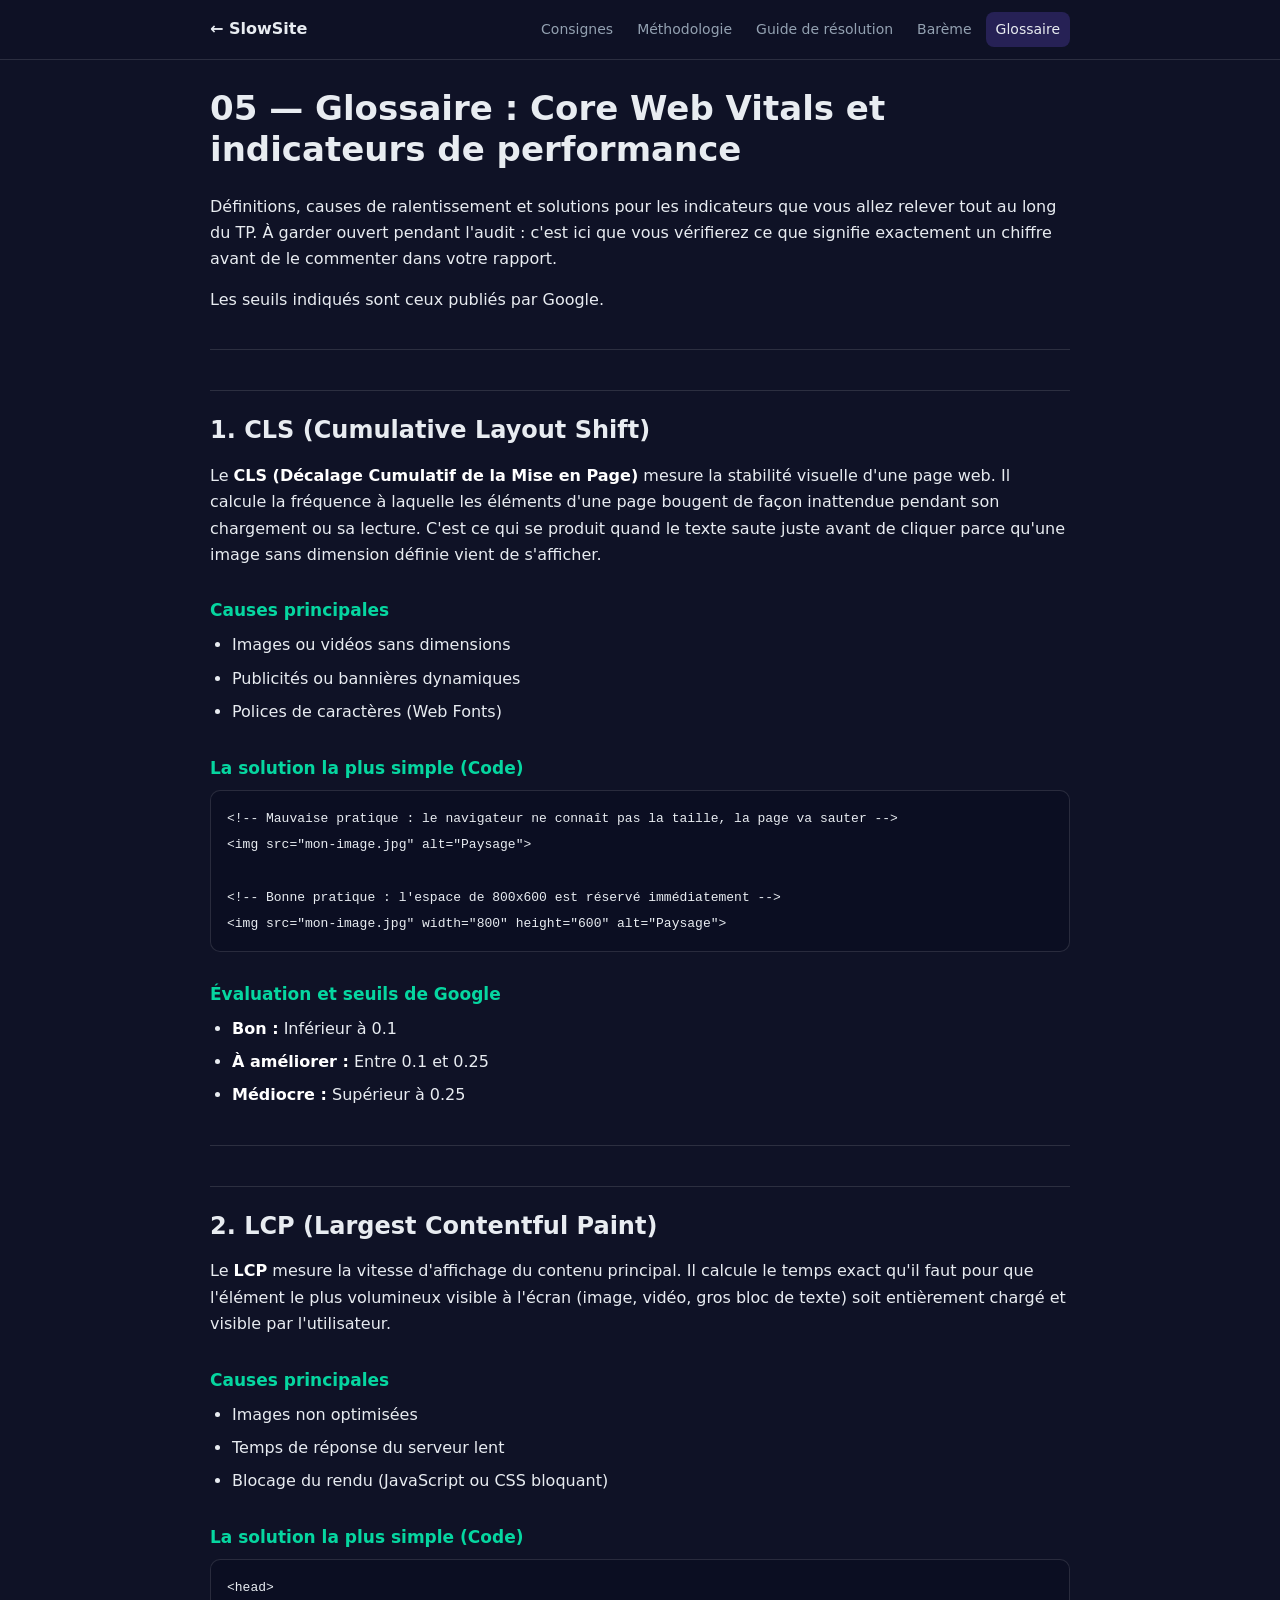
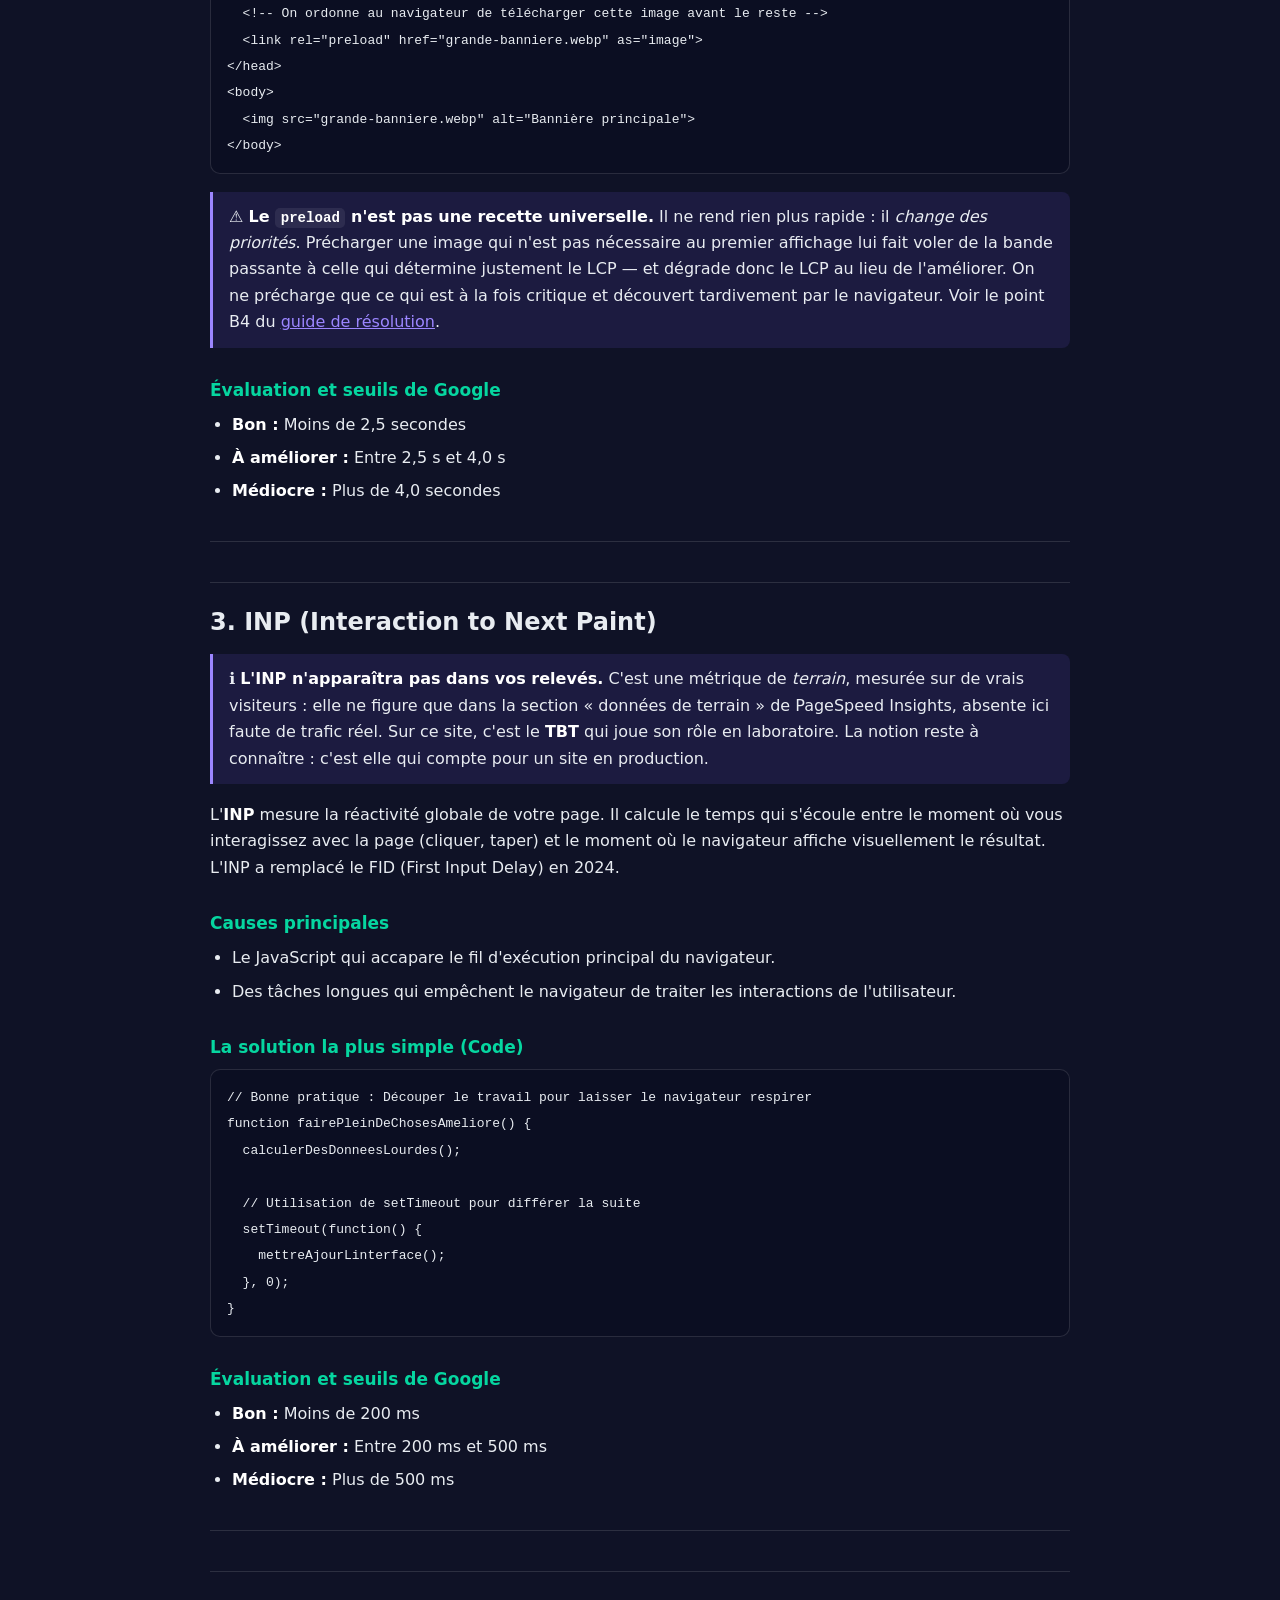
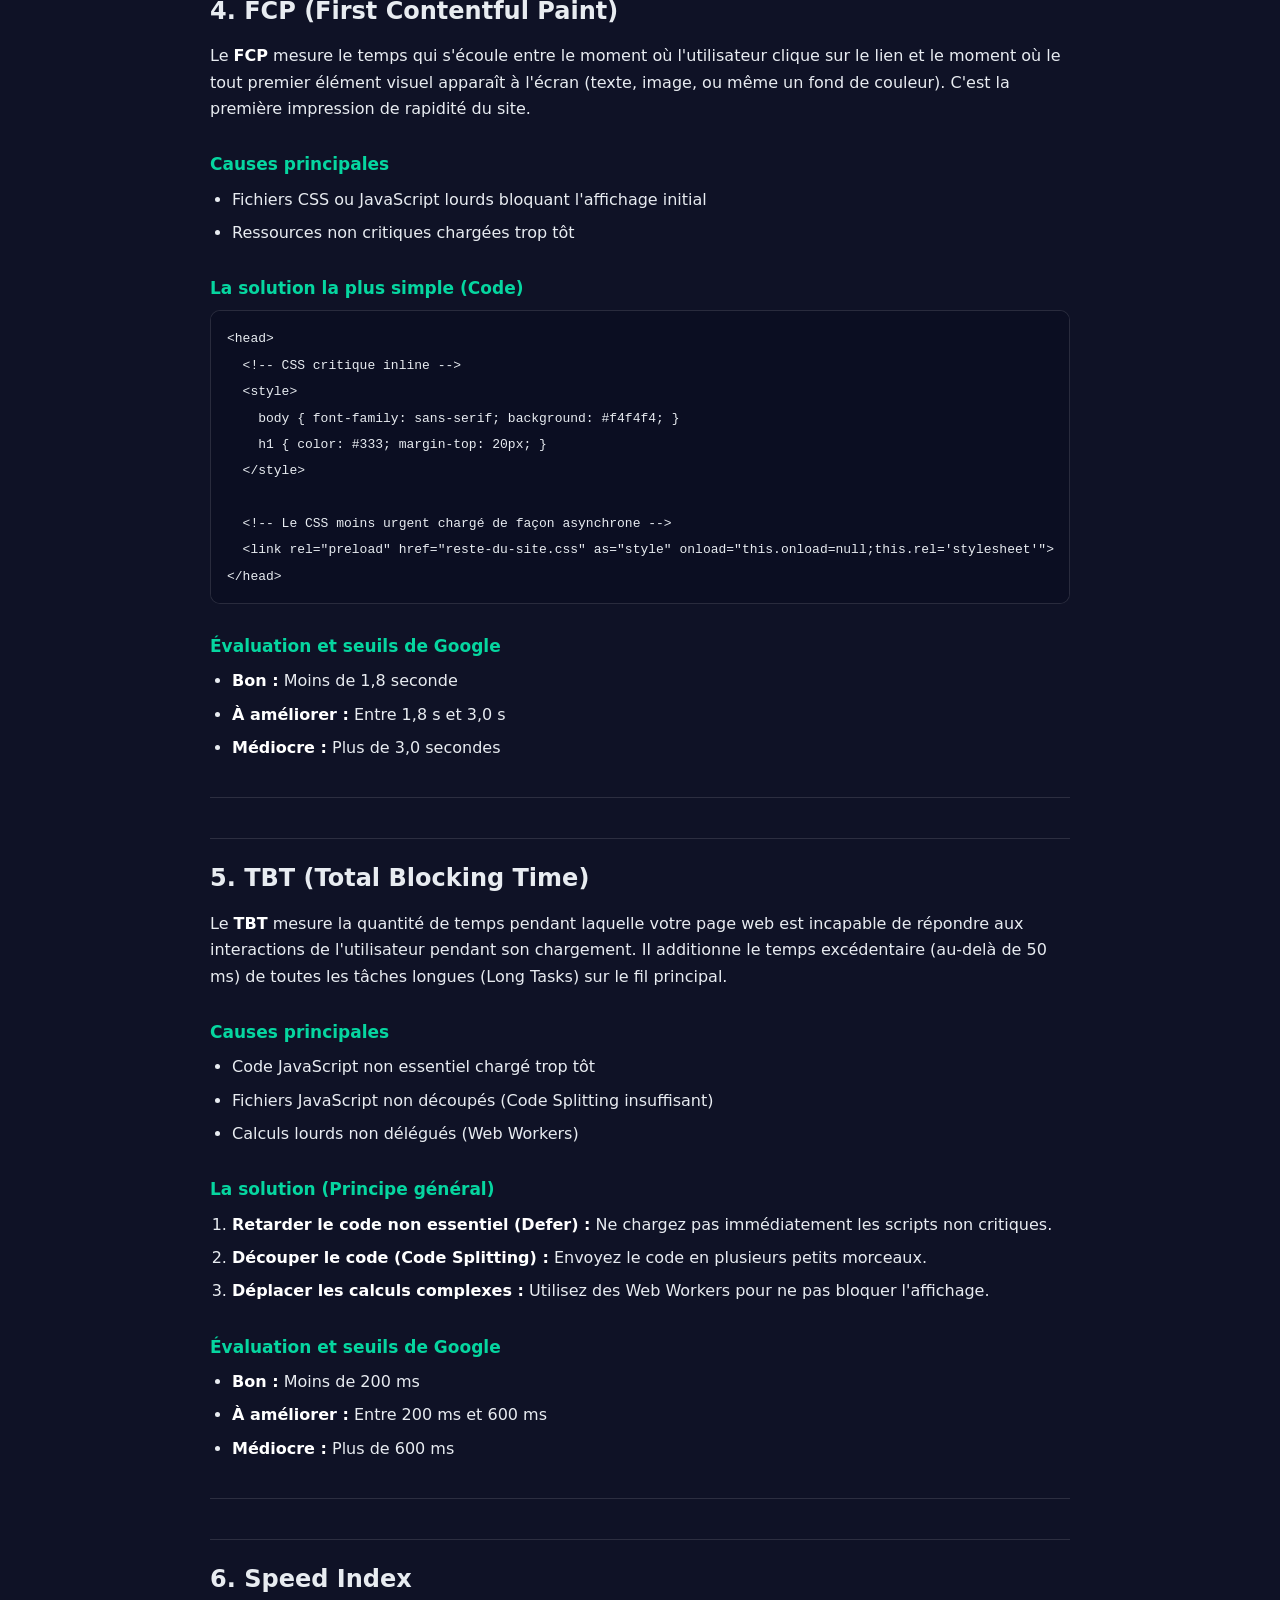
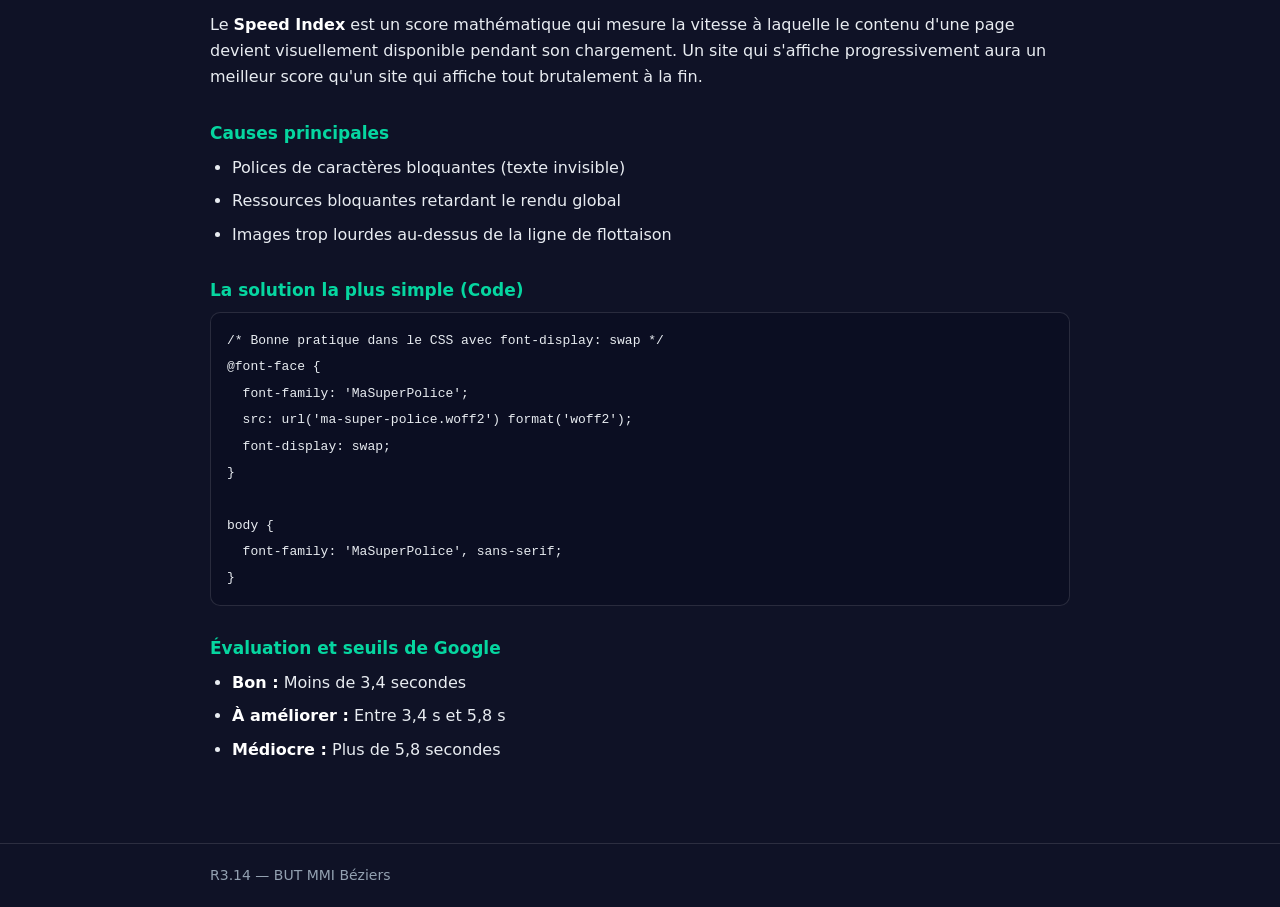
==== glossaire.html @ b29f7593 "création du repositorie + images converties" ====
<!DOCTYPE html>
<html lang="fr">
<head>
<meta charset="utf-8">
<meta name="viewport" content="width=device-width, initial-scale=1">
<title>Glossaire — TP R3.14</title>
<meta name="description" content="Définitions, causes de ralentissement et solutions pour les indicateurs que">
<link rel="stylesheet" href="css/docs.css">
</head>
<body>
<!-- Page générée par tools/build-docs.py à partir de docs/05-glossaire.md.
     Ne pas modifier directement : éditer le Markdown puis régénérer. -->
<header class="docs-head">
  <div class="docs-wrap">
    <a class="docs-home" href="index.html">← SlowSite</a>
    <nav class="docs-nav"><a href="consignes.html">Consignes</a><a href="methodologie.html">Méthodologie</a><a href="guide.html">Guide de résolution</a><a href="bareme.html">Barème</a><a href="glossaire.html" class="on">Glossaire</a></nav>
  </div>
</header>
<main class="docs-wrap docs-body">
<h1>05 — Glossaire : Core Web Vitals et indicateurs de performance</h1>
<p>Définitions, causes de ralentissement et solutions pour les indicateurs que vous allez relever tout au long du TP. À garder ouvert pendant l'audit : c'est ici que vous vérifierez ce que signifie exactement un chiffre avant de le commenter dans votre rapport.</p>
<p>Les seuils indiqués sont ceux publiés par Google.</p>
<hr>
<h2>1. CLS (Cumulative Layout Shift)</h2>
<p>Le <strong>CLS (Décalage Cumulatif de la Mise en Page)</strong> mesure la stabilité visuelle d'une page web. Il calcule la fréquence à laquelle les éléments d'une page bougent de façon inattendue pendant son chargement ou sa lecture. C'est ce qui se produit quand le texte saute juste avant de cliquer parce qu'une image sans dimension définie vient de s'afficher.</p>
<h3>Causes principales</h3>
<ul><li>Images ou vidéos sans dimensions</li><li>Publicités ou bannières dynamiques</li><li>Polices de caractères (Web Fonts)</li></ul>
<h3>La solution la plus simple (Code)</h3>
<pre><code class="lang-html">&lt;!-- Mauvaise pratique : le navigateur ne connaît pas la taille, la page va sauter --&gt;
&lt;img src="mon-image.jpg" alt="Paysage"&gt;

&lt;!-- Bonne pratique : l'espace de 800x600 est réservé immédiatement --&gt;
&lt;img src="mon-image.jpg" width="800" height="600" alt="Paysage"&gt;</code></pre>
<h3>Évaluation et seuils de Google</h3>
<ul><li><strong>Bon :</strong> Inférieur à 0.1</li><li><strong>À améliorer :</strong> Entre 0.1 et 0.25</li><li><strong>Médiocre :</strong> Supérieur à 0.25</li></ul>
<hr>
<h2>2. LCP (Largest Contentful Paint)</h2>
<p>Le <strong>LCP</strong> mesure la vitesse d'affichage du contenu principal. Il calcule le temps exact qu'il faut pour que l'élément le plus volumineux visible à l'écran (image, vidéo, gros bloc de texte) soit entièrement chargé et visible par l'utilisateur.</p>
<h3>Causes principales</h3>
<ul><li>Images non optimisées</li><li>Temps de réponse du serveur lent</li><li>Blocage du rendu (JavaScript ou CSS bloquant)</li></ul>
<h3>La solution la plus simple (Code)</h3>
<pre><code class="lang-html">&lt;head&gt;
  &lt;!-- On ordonne au navigateur de télécharger cette image avant le reste --&gt;
  &lt;link rel="preload" href="grande-banniere.webp" as="image"&gt;
&lt;/head&gt;
&lt;body&gt;
  &lt;img src="grande-banniere.webp" alt="Bannière principale"&gt;
&lt;/body&gt;</code></pre>
<blockquote><p>⚠️ <strong>Le <code>preload</code> n'est pas une recette universelle.</strong> Il ne rend rien plus rapide : il <em>change des priorités</em>. Précharger une image qui n'est pas nécessaire au premier affichage lui fait voler de la bande passante à celle qui détermine justement le LCP — et dégrade donc le LCP au lieu de l'améliorer. On ne précharge que ce qui est à la fois critique et découvert tardivement par le navigateur. Voir le point B4 du <a href="guide.html">guide de résolution</a>.</p></blockquote>
<h3>Évaluation et seuils de Google</h3>
<ul><li><strong>Bon :</strong> Moins de 2,5 secondes</li><li><strong>À améliorer :</strong> Entre 2,5 s et 4,0 s</li><li><strong>Médiocre :</strong> Plus de 4,0 secondes</li></ul>
<hr>
<h2>3. INP (Interaction to Next Paint)</h2>
<blockquote><p>ℹ️ <strong>L'INP n'apparaîtra pas dans vos relevés.</strong> C'est une métrique de <em>terrain</em>, mesurée sur de vrais visiteurs : elle ne figure que dans la section « données de terrain » de PageSpeed Insights, absente ici faute de trafic réel. Sur ce site, c'est le <strong>TBT</strong> qui joue son rôle en laboratoire. La notion reste à connaître : c'est elle qui compte pour un site en production.</p></blockquote>
<p>L'<strong>INP</strong> mesure la réactivité globale de votre page. Il calcule le temps qui s'écoule entre le moment où vous interagissez avec la page (cliquer, taper) et le moment où le navigateur affiche visuellement le résultat. L'INP a remplacé le FID (First Input Delay) en 2024.</p>
<h3>Causes principales</h3>
<ul><li>Le JavaScript qui accapare le fil d'exécution principal du navigateur.</li><li>Des tâches longues qui empêchent le navigateur de traiter les interactions de l'utilisateur.</li></ul>
<h3>La solution la plus simple (Code)</h3>
<pre><code class="lang-javascript">// Bonne pratique : Découper le travail pour laisser le navigateur respirer
function fairePleinDeChosesAmeliore() {
  calculerDesDonneesLourdes(); 
  
  // Utilisation de setTimeout pour différer la suite
  setTimeout(function() {
    mettreAjourLinterface();
  }, 0); 
}</code></pre>
<h3>Évaluation et seuils de Google</h3>
<ul><li><strong>Bon :</strong> Moins de 200 ms</li><li><strong>À améliorer :</strong> Entre 200 ms et 500 ms</li><li><strong>Médiocre :</strong> Plus de 500 ms</li></ul>
<hr>
<h2>4. FCP (First Contentful Paint)</h2>
<p>Le <strong>FCP</strong> mesure le temps qui s'écoule entre le moment où l'utilisateur clique sur le lien et le moment où le tout premier élément visuel apparaît à l'écran (texte, image, ou même un fond de couleur). C'est la première impression de rapidité du site.</p>
<h3>Causes principales</h3>
<ul><li>Fichiers CSS ou JavaScript lourds bloquant l'affichage initial</li><li>Ressources non critiques chargées trop tôt</li></ul>
<h3>La solution la plus simple (Code)</h3>
<pre><code class="lang-html">&lt;head&gt;
  &lt;!-- CSS critique inline --&gt;
  &lt;style&gt;
    body { font-family: sans-serif; background: #f4f4f4; }
    h1 { color: #333; margin-top: 20px; }
  &lt;/style&gt;

  &lt;!-- Le CSS moins urgent chargé de façon asynchrone --&gt;
  &lt;link rel="preload" href="reste-du-site.css" as="style" onload="this.onload=null;this.rel='stylesheet'"&gt;
&lt;/head&gt;</code></pre>
<h3>Évaluation et seuils de Google</h3>
<ul><li><strong>Bon :</strong> Moins de 1,8 seconde</li><li><strong>À améliorer :</strong> Entre 1,8 s et 3,0 s</li><li><strong>Médiocre :</strong> Plus de 3,0 secondes</li></ul>
<hr>
<h2>5. TBT (Total Blocking Time)</h2>
<p>Le <strong>TBT</strong> mesure la quantité de temps pendant laquelle votre page web est incapable de répondre aux interactions de l'utilisateur pendant son chargement. Il additionne le temps excédentaire (au-delà de 50 ms) de toutes les tâches longues (Long Tasks) sur le fil principal.</p>
<h3>Causes principales</h3>
<ul><li>Code JavaScript non essentiel chargé trop tôt</li><li>Fichiers JavaScript non découpés (Code Splitting insuffisant)</li><li>Calculs lourds non délégués (Web Workers)</li></ul>
<h3>La solution (Principe général)</h3>
<ol><li><strong>Retarder le code non essentiel (Defer) :</strong> Ne chargez pas immédiatement les scripts non critiques.</li><li><strong>Découper le code (Code Splitting) :</strong> Envoyez le code en plusieurs petits morceaux.</li><li><strong>Déplacer les calculs complexes :</strong> Utilisez des Web Workers pour ne pas bloquer l'affichage.</li></ol>
<h3>Évaluation et seuils de Google</h3>
<ul><li><strong>Bon :</strong> Moins de 200 ms</li><li><strong>À améliorer :</strong> Entre 200 ms et 600 ms</li><li><strong>Médiocre :</strong> Plus de 600 ms</li></ul>
<hr>
<h2>6. Speed Index</h2>
<p>Le <strong>Speed Index</strong> est un score mathématique qui mesure la vitesse à laquelle le contenu d'une page devient visuellement disponible pendant son chargement. Un site qui s'affiche progressivement aura un meilleur score qu'un site qui affiche tout brutalement à la fin.</p>
<h3>Causes principales</h3>
<ul><li>Polices de caractères bloquantes (texte invisible)</li><li>Ressources bloquantes retardant le rendu global</li><li>Images trop lourdes au-dessus de la ligne de flottaison</li></ul>
<h3>La solution la plus simple (Code)</h3>
<pre><code class="lang-css">/* Bonne pratique dans le CSS avec font-display: swap */
@font-face {
  font-family: 'MaSuperPolice';
  src: url('ma-super-police.woff2') format('woff2');
  font-display: swap; 
}

body {
  font-family: 'MaSuperPolice', sans-serif;
}</code></pre>
<h3>Évaluation et seuils de Google</h3>
<ul><li><strong>Bon :</strong> Moins de 3,4 secondes</li><li><strong>À améliorer :</strong> Entre 3,4 s et 5,8 s</li><li><strong>Médiocre :</strong> Plus de 5,8 secondes</li></ul>
</main>
<footer class="docs-foot">
  <div class="docs-wrap">R3.14 — BUT MMI Béziers</div>
</footer>
</body>
</html>
---- css/docs.css ----
/* docs.css — feuille de style des pages de consignes.
   Volontairement autonome : elle ne dépend pas de css/styles.css, pour que
   les consignes restent lisibles et rapides pendant que le site principal
   est en cours d'optimisation. Polices système, aucune ressource externe. */

:root{
  --bg:#0f1226; --fg:#E8ECF1; --muted:#93A1B1; --primary:#9C86FF;
  --accent:#06D6A0; --card:#171B3D; --line:rgba(255,255,255,.12);
}

*{box-sizing:border-box}
html{-webkit-text-size-adjust:100%}
body{
  margin:0; background:var(--bg); color:var(--fg);
  font:16px/1.65 system-ui,-apple-system,"Segoe UI",Roboto,Helvetica,Arial,sans-serif;
}

.docs-wrap{width:min(860px,100% - 32px);margin-inline:auto}

.docs-head{
  position:sticky; top:0; z-index:5;
  background:rgba(15,18,38,.96); border-bottom:1px solid var(--line);
}
.docs-head .docs-wrap{
  display:flex; align-items:center; justify-content:space-between;
  gap:16px; flex-wrap:wrap; padding:12px 0;
}
.docs-home{color:var(--fg);text-decoration:none;font-weight:600;white-space:nowrap}
.docs-home:hover{color:var(--accent)}
.docs-nav{display:flex;flex-wrap:wrap;gap:4px}
.docs-nav a{
  color:var(--muted); text-decoration:none; font-size:14px;
  padding:6px 10px; border-radius:8px;
}
.docs-nav a:hover{color:var(--fg);background:rgba(255,255,255,.06)}
.docs-nav a.on{color:var(--fg);background:rgba(124,92,255,.22)}

.docs-body{padding:28px 0 64px}
.docs-body h1{font-size:clamp(24px,3.4vw,34px);line-height:1.2;margin:0 0 24px}
.docs-body h2{
  font-size:clamp(19px,2.4vw,24px); margin:40px 0 12px;
  padding-top:20px; border-top:1px solid var(--line);
}
.docs-body h3{font-size:17px;margin:28px 0 8px;color:var(--accent)}
.docs-body h4{font-size:15px;margin:20px 0 6px;color:var(--muted)}
.docs-body h5{font-size:14px;margin:22px 0 8px;color:var(--fg);
  text-transform:uppercase;letter-spacing:.06em;opacity:.75}
.docs-body h6{font-size:14px;margin:18px 0 6px;color:var(--muted)}
.docs-body p{margin:0 0 14px}
.docs-body ul,.docs-body ol{margin:0 0 16px;padding-left:22px}
.docs-body li{margin-bottom:7px}
.docs-body a{color:var(--primary);overflow-wrap:anywhere}
.docs-body hr{border:0;border-top:1px solid var(--line);margin:36px 0}
.docs-body strong{color:#fff}

code{
  font-family:ui-monospace,SFMono-Regular,Menlo,Consolas,monospace;
  font-size:.88em; background:rgba(255,255,255,.08);
  padding:.15em .4em; border-radius:5px; word-break:break-word;
}
pre{
  background:#0b0e22; border:1px solid var(--line); border-radius:10px;
  padding:14px 16px; overflow-x:auto; margin:0 0 18px;
}
pre code{background:none;padding:0;font-size:13px;line-height:1.55;word-break:normal}

kbd{
  font-family:inherit; font-size:.82em; background:rgba(255,255,255,.1);
  border:1px solid var(--line); border-bottom-width:2px;
  border-radius:5px; padding:.1em .45em; white-space:nowrap;
}

blockquote{
  margin:0 0 18px; padding:12px 16px;
  background:rgba(124,92,255,.12); border-left:3px solid var(--primary);
  border-radius:0 8px 8px 0;
}
blockquote p:last-child{margin-bottom:0}

.docs-table{overflow-x:auto;margin:0 0 20px}
table{border-collapse:collapse;width:100%;font-size:14.5px}
th,td{padding:9px 12px;border-bottom:1px solid var(--line);text-align:left;vertical-align:top}
th{background:var(--card);font-weight:600;white-space:nowrap}
tbody tr:hover{background:rgba(255,255,255,.03)}

.docs-foot{
  border-top:1px solid var(--line); padding:20px 0;
  color:var(--muted); font-size:14px;
}

@media (max-width:560px){
  body{font-size:15px}
  .docs-head .docs-wrap{padding:10px 0}
  th,td{padding:8px 10px}
}
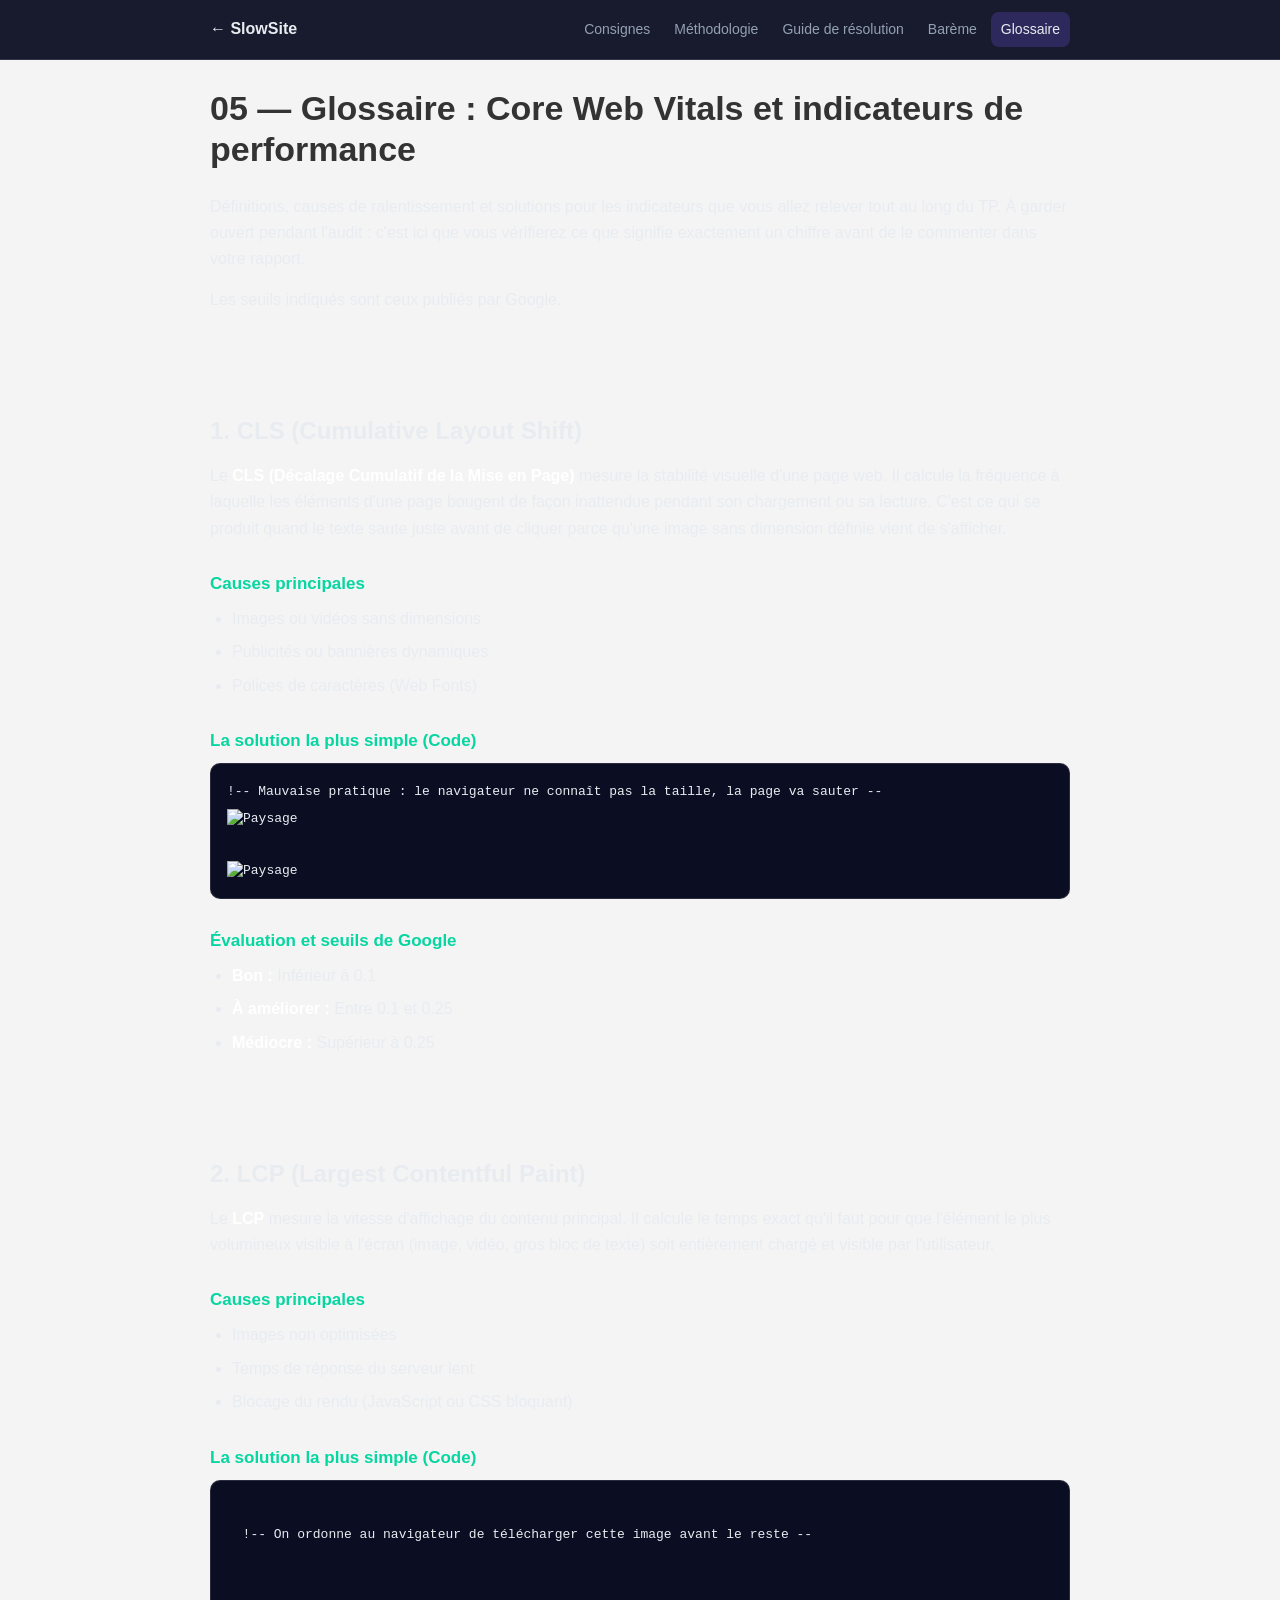
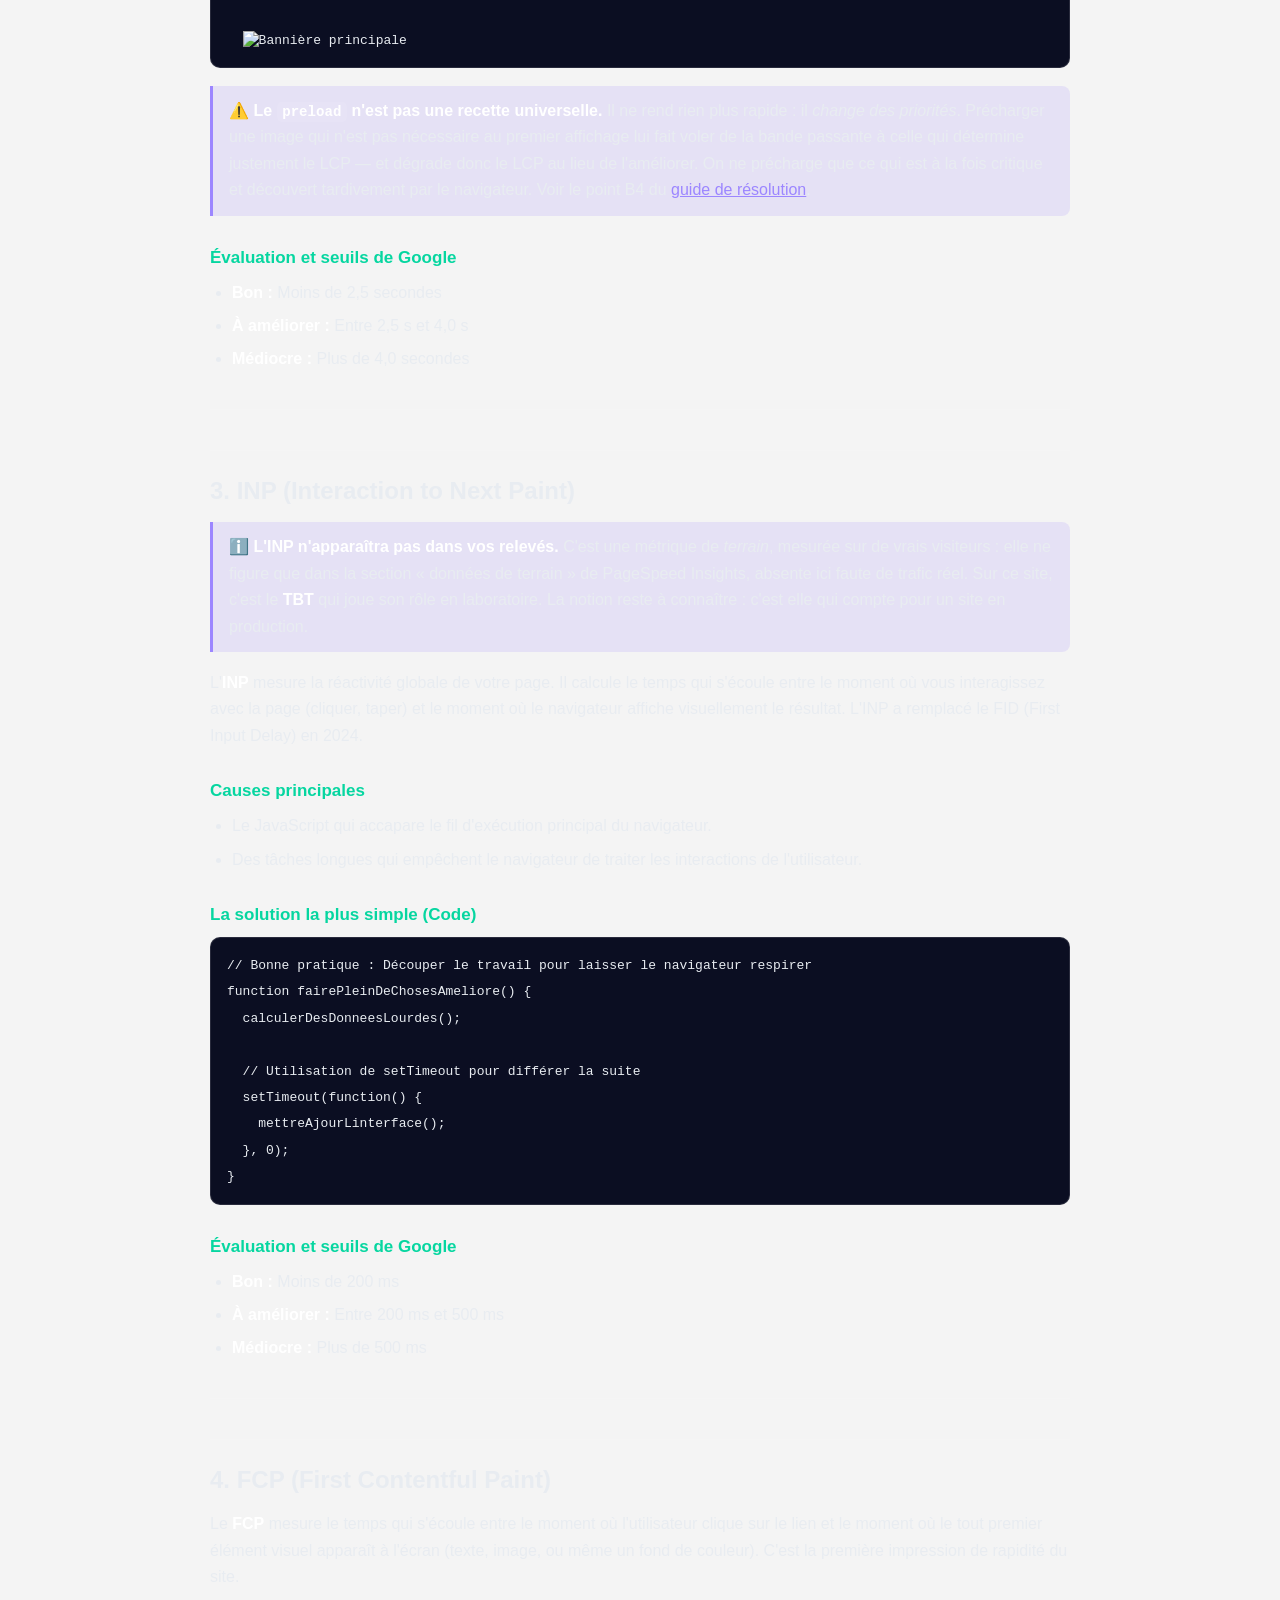
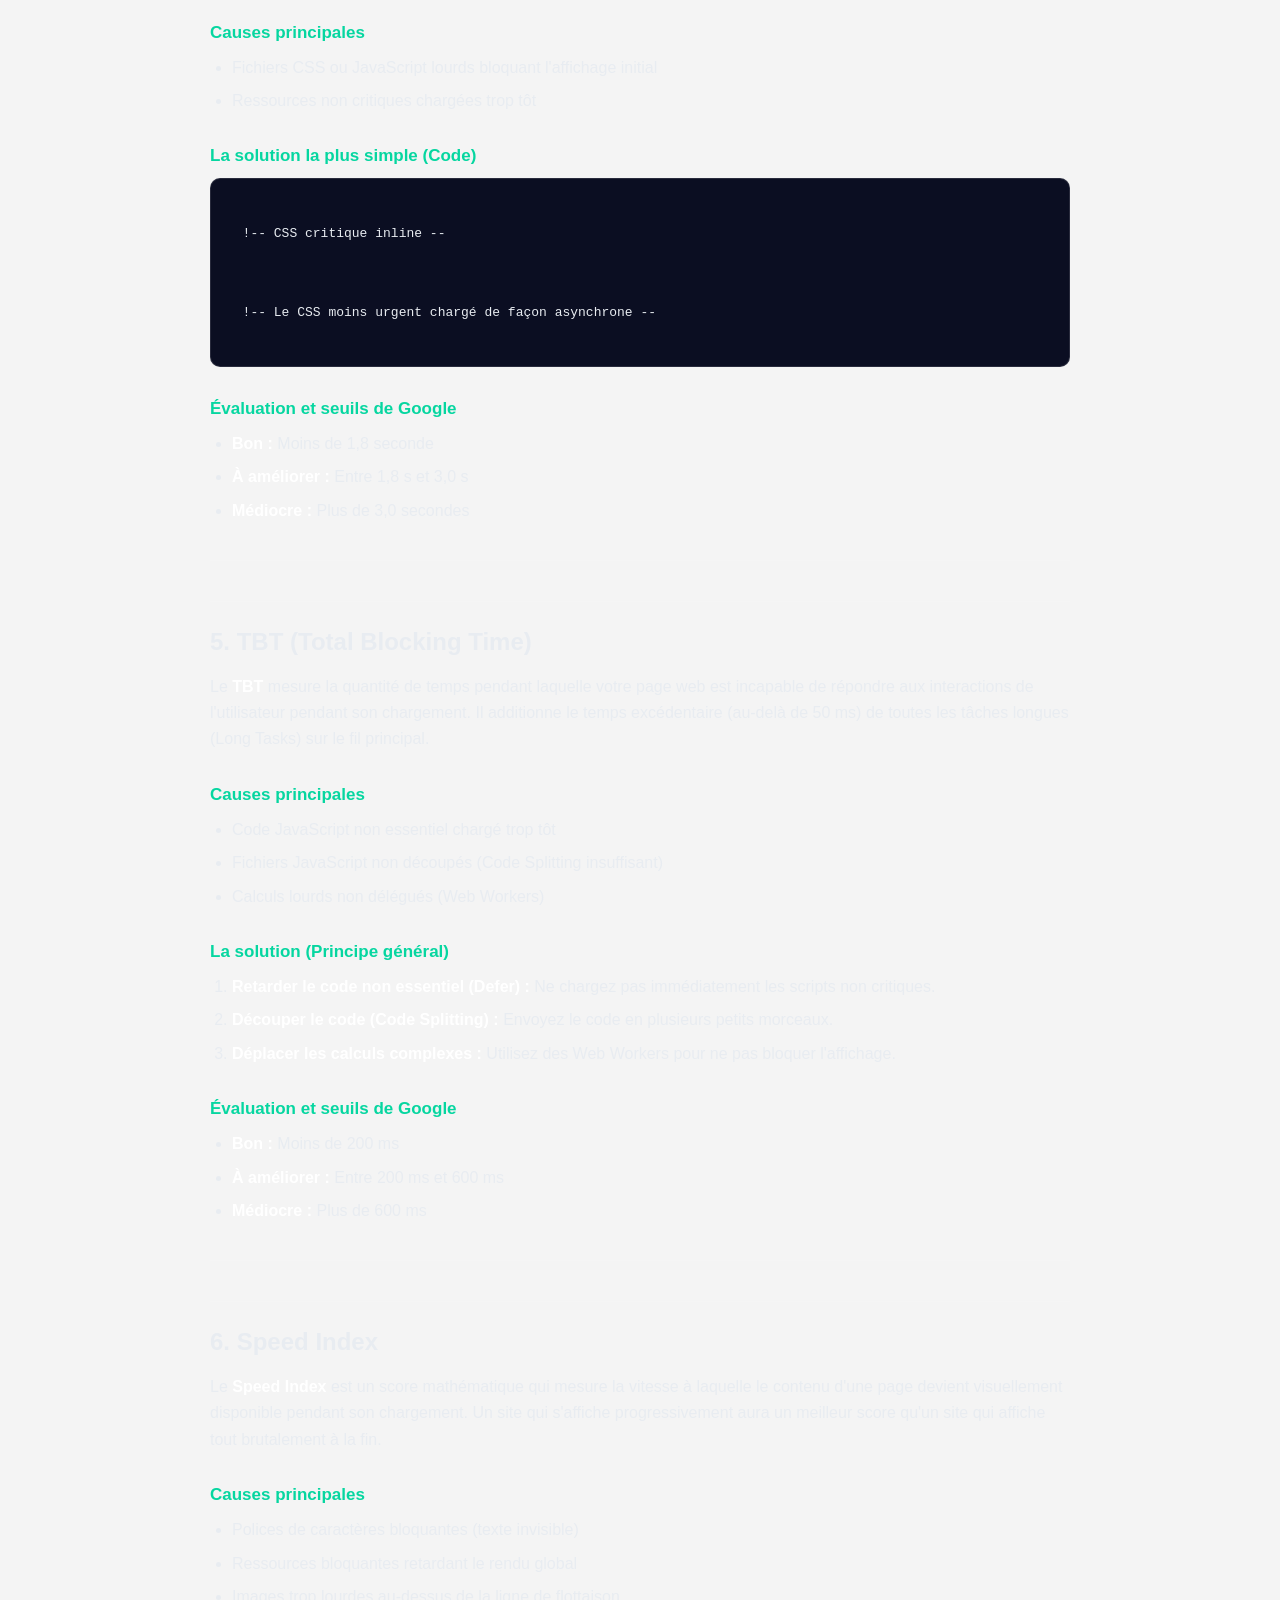
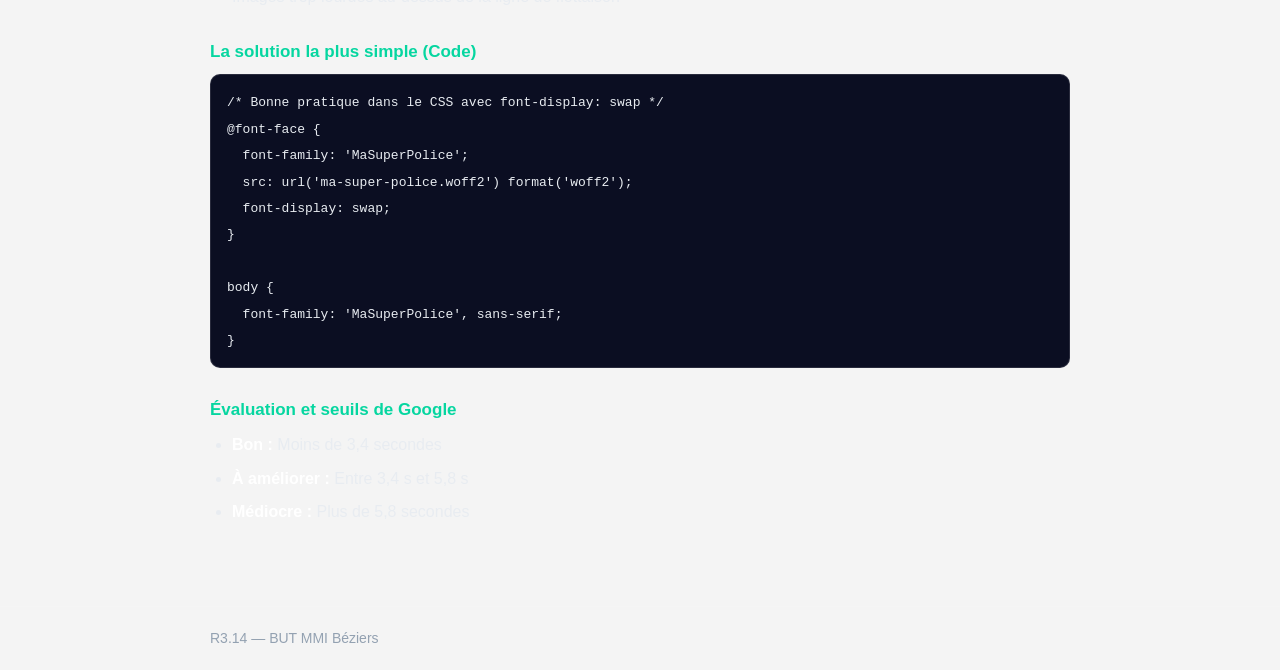
==== commit f7c2d920: "rajout du dossier js + correction des carractères unicodes des balises" ====
--- a/glossaire.html
+++ b/glossaire.html
@@ -26,11 +26,10 @@
 <h3>Causes principales</h3>
 <ul><li>Images ou vidéos sans dimensions</li><li>Publicités ou bannières dynamiques</li><li>Polices de caractères (Web Fonts)</li></ul>
 <h3>La solution la plus simple (Code)</h3>
-<pre><code class="lang-html">&lt;!-- Mauvaise pratique : le navigateur ne connaît pas la taille, la page va sauter --&gt;
-&lt;img src="mon-image.jpg" alt="Paysage"&gt;
+<pre><code class="lang-html">!-- Mauvaise pratique : le navigateur ne connaît pas la taille, la page va sauter --
+<img src="mon-image.jpg" alt="Paysage">
 
-&lt;!-- Bonne pratique : l'espace de 800x600 est réservé immédiatement --&gt;
-&lt;img src="mon-image.jpg" width="800" height="600" alt="Paysage"&gt;</code></pre>
+<img src="mon-image.jpg" width="800" height="600" alt="Paysage"></code></pre>
 <h3>Évaluation et seuils de Google</h3>
 <ul><li><strong>Bon :</strong> Inférieur à 0.1</li><li><strong>À améliorer :</strong> Entre 0.1 et 0.25</li><li><strong>Médiocre :</strong> Supérieur à 0.25</li></ul>
 <hr>
@@ -39,13 +38,13 @@
 <h3>Causes principales</h3>
 <ul><li>Images non optimisées</li><li>Temps de réponse du serveur lent</li><li>Blocage du rendu (JavaScript ou CSS bloquant)</li></ul>
 <h3>La solution la plus simple (Code)</h3>
-<pre><code class="lang-html">&lt;head&gt;
-  &lt;!-- On ordonne au navigateur de télécharger cette image avant le reste --&gt;
-  &lt;link rel="preload" href="grande-banniere.webp" as="image"&gt;
-&lt;/head&gt;
-&lt;body&gt;
-  &lt;img src="grande-banniere.webp" alt="Bannière principale"&gt;
-&lt;/body&gt;</code></pre>
+<pre><code class="lang-html"><head>
+  !-- On ordonne au navigateur de télécharger cette image avant le reste --
+  <link rel="preload" href="grande-banniere.webp" as="image">
+</head>
+<body>
+  <img src="grande-banniere.webp" alt="Bannière principale">
+</body></code></pre>
 <blockquote><p>⚠️ <strong>Le <code>preload</code> n'est pas une recette universelle.</strong> Il ne rend rien plus rapide : il <em>change des priorités</em>. Précharger une image qui n'est pas nécessaire au premier affichage lui fait voler de la bande passante à celle qui détermine justement le LCP — et dégrade donc le LCP au lieu de l'améliorer. On ne précharge que ce qui est à la fois critique et découvert tardivement par le navigateur. Voir le point B4 du <a href="guide.html">guide de résolution</a>.</p></blockquote>
 <h3>Évaluation et seuils de Google</h3>
 <ul><li><strong>Bon :</strong> Moins de 2,5 secondes</li><li><strong>À améliorer :</strong> Entre 2,5 s et 4,0 s</li><li><strong>Médiocre :</strong> Plus de 4,0 secondes</li></ul>
@@ -73,16 +72,16 @@
 <h3>Causes principales</h3>
 <ul><li>Fichiers CSS ou JavaScript lourds bloquant l'affichage initial</li><li>Ressources non critiques chargées trop tôt</li></ul>
 <h3>La solution la plus simple (Code)</h3>
-<pre><code class="lang-html">&lt;head&gt;
-  &lt;!-- CSS critique inline --&gt;
-  &lt;style&gt;
+<pre><code class="lang-html"><head>
+  !-- CSS critique inline --
+  <style>
     body { font-family: sans-serif; background: #f4f4f4; }
     h1 { color: #333; margin-top: 20px; }
-  &lt;/style&gt;
+  </style>
 
-  &lt;!-- Le CSS moins urgent chargé de façon asynchrone --&gt;
-  &lt;link rel="preload" href="reste-du-site.css" as="style" onload="this.onload=null;this.rel='stylesheet'"&gt;
-&lt;/head&gt;</code></pre>
+  !-- Le CSS moins urgent chargé de façon asynchrone --
+  <link rel="preload" href="reste-du-site.css" as="style" onload="this.onload=null;this.rel='stylesheet'" />
+</head></code></pre>
 <h3>Évaluation et seuils de Google</h3>
 <ul><li><strong>Bon :</strong> Moins de 1,8 seconde</li><li><strong>À améliorer :</strong> Entre 1,8 s et 3,0 s</li><li><strong>Médiocre :</strong> Plus de 3,0 secondes</li></ul>
 <hr>
